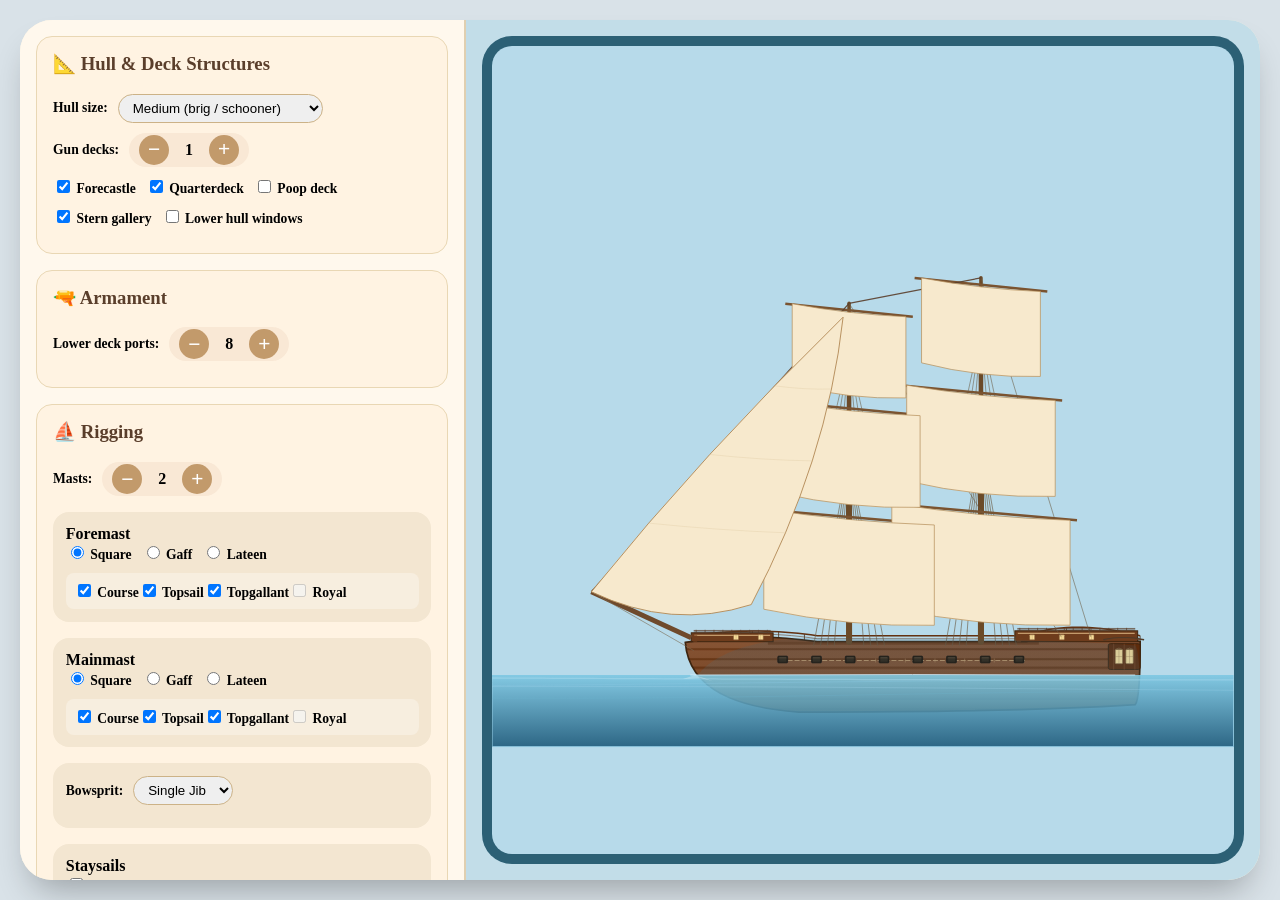
==== index.html @ 482a8c27 "Rename ship.html to index.html" ====
<!DOCTYPE html>
<html lang="en">
<head>
<meta charset="UTF-8">
<meta name="viewport" content="width=device-width, initial-scale=1.0, user-scalable=no">
<title>⚓ Shipwright – Segmented Masts + Scalable Square-Rig Height</title>
<link rel="stylesheet" href="ship.css">
</head>
<body>

<div class="shipbuilder">

    <div class="controls-panel">

        <div class="control-group">
            <h3>📐 Hull & Deck Structures</h3>

            <div class="row">
                <label>Hull size:</label>
                <select id="hullSize">
                    <option value="small">Small (cutter / sloop)</option>
                    <option value="medium" selected>Medium (brig / schooner)</option>
                    <option value="large">Large (frigate)</option>
                    <option value="veryLarge">Very Large (ship of the line)</option>
                </select>
            </div>

            <div class="row">
                <label>Gun decks:</label>
                <div id="gunDecksStepper"></div>
            </div>

            <div class="row">
                <label><input type="checkbox" id="forecastleCheck" checked> Forecastle</label>
                <label><input type="checkbox" id="quarterdeckCheck" checked> Quarterdeck</label>
                <label><input type="checkbox" id="poopDeckCheck"> Poop deck</label>
            </div>

            <div class="row">
                <label><input type="checkbox" id="sternGalleryCheck" checked> Stern gallery</label>
                <label><input type="checkbox" id="hullWindowsCheck"> Lower hull windows</label>
            </div>
        </div>

        <div class="control-group">
            <h3>🔫 Armament</h3>
            <div id="gunPortsPanel"></div>
        </div>

        <div class="control-group">
            <h3>⛵ Rigging</h3>

            <div class="row">
                <label>Masts:</label>
                <div id="mastCountStepper"></div>
            </div>

            <div id="mastRiggingContainer"></div>

            <div class="mast-detail-card">
                <div class="row">
                    <label>Bowsprit:</label>
                    <select id="bowspritType">
                        <option value="jib">Single Jib</option>
                        <option value="twoJibs">Two Jibs</option>
                        <option value="squareSpritsail">Spritsail</option>
                        <option value="none">None</option>
                    </select>
                </div>
            </div>

            <!-- Staysails (live) -->
            <div id="staysailsPanel" class="mast-detail-card">
                <!-- dynamically filled by ship-ui.js -->
            </div>
        </div>

        <div class="control-group">
            <h3>🎨 Colors</h3>

            <div class="row">
                <label>Hull</label>
                <input type="color" id="hullColor" value="#7C4A2A">
                <label>Sails</label>
                <input type="color" id="sailColor" value="#F7E9CD">
                <label>Decks</label>
                <input type="color" id="deckColor" value="#C29A6B">
                <label>Gun ports</label>
                <input type="color" id="gunPortColor" value="#3E2C1A">
            </div>
        </div>

        <div class="control-group" id="flagsGroup">
            <h3>🏴 Flags</h3>
            <div id="flagsPanel">
                <!-- dynamically filled by ship-ui.js -->
            </div>
        </div>
    </div>

    <div class="ship-canvas-area">
        <div class="svg-wrapper">
            <svg id="shipSvg" viewBox="0 0 1500 1200"></svg>
        </div>
    </div>
</div>

<script src="ship-config.js"></script>
<script src="ship-geometry.js"></script>
<script src="ship-render.js"></script>
<script src="ship-ui.js"></script>
</body>
</html>
---- ship.css ----
* { box-sizing: border-box; }

body {
    font-family: 'Segoe UI', 'Roboto', 'Georgia', serif;
    background: #d9e2e8;
    margin: 0;
    padding: 20px;
    height: 100vh;
    overflow: hidden;
}

.shipbuilder {
    display: flex;
    height: calc(100vh - 40px);
    background: #fdf4e0;
    border-radius: 2rem;
    overflow: hidden;
    box-shadow: 0 20px 35px -12px rgba(0,0,0,0.3);
}

.controls-panel {
    width: 36%;
    background: #fff8ed;
    border-right: 2px solid #e0cfb0;
    overflow-y: auto;
    padding: 1rem;
    display: flex;
    flex-direction: column;
    gap: 1rem;
}

.stepper {
    display: inline-flex;
    align-items: center;
    gap: 8px;
    background: #f9e8d5;
    border-radius: 30px;
    padding: 2px 10px;
}
.stepper-btn {
    background: #c29a6b;
    border: none;
    color: white;
    font-size: 1.3rem;
    width: 30px;
    height: 30px;
    border-radius: 50%;
    cursor: pointer;
    line-height: 1;
}
.stepper-value {
    font-weight: bold;
    min-width: 24px;
    text-align: center;
}
.disabled-group {
    opacity: 0.5;
    pointer-events: none;
}
.badge {
    font-size: 0.7rem;
    background: #b0a58e;
    color: white;
    padding: 2px 8px;
    border-radius: 20px;
    vertical-align: middle;
}

.control-group {
    background: #fff3e2;
    border-radius: 1rem;
    padding: 1rem;
    border: 1px solid #e9d7b4;
}

.control-group h3 {
    margin-top: 0;
    color: #5a3e2b;
}

.row {
    display: flex;
    flex-wrap: wrap;
    gap: 10px;
    align-items: center;
    margin-bottom: 10px;
}

label {
    font-size: 0.85rem;
    font-weight: 600;
}

input[type="number"],
select {
    border-radius: 30px;
    padding: 5px 10px;
    border: 1px solid #ccb287;
}

input[type="color"] {
    width: 45px;
    height: 35px;
    border-radius: 20px;
    border: none;
}

.mast-detail-card {
    background: #f3e6d1;
    padding: 0.8rem;
    border-radius: 1rem;
    margin-top: 1rem;
}

.rig-type-selector {
    display: flex;
    gap: 10px;
    flex-wrap: wrap;
    margin-bottom: 10px;
}

/* ---- Added styles for dynamic mast panels ---- */
.squarePanel,
.gaffPanel {
    margin-top: 0.5rem;
    padding: 0.5rem;
    background: rgba(255, 255, 255, 0.3);
    border-radius: 0.5rem;
}

.ship-canvas-area {
    width: 64%;
    background: #c2dde8;
    padding: 1rem;
    display: flex;
    align-items: center;
    justify-content: center;
}

.svg-wrapper {
    width: 100%;
    height: 100%;
    background: #2c6075;
    border-radius: 30px;
    padding: 10px;
}

svg {
    width: 100%;
    height: 100%;
    background: #b7daea;
    border-radius: 20px;
}

@media (max-width:900px) {
    body {
        overflow: auto;
        height: auto;
    }
    .shipbuilder {
        flex-direction: column;
        height: auto;
    }
    .controls-panel,
    .ship-canvas-area {
        width: 100%;
    }
    .ship-canvas-area {
        min-height: 500px;
    }
}
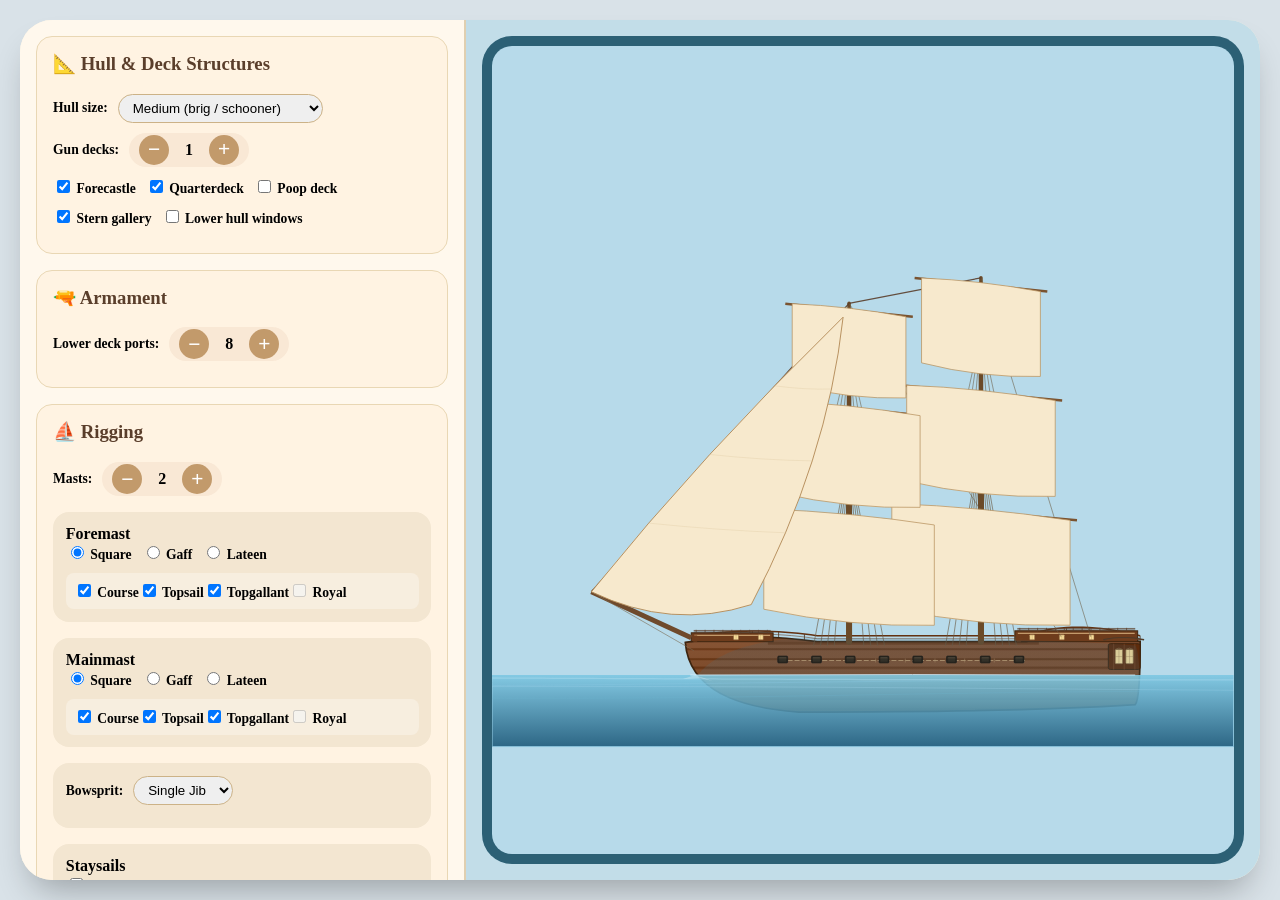
==== commit d01a7def: "working stripe on gaff" ====
--- a/index.html
+++ b/index.html
@@ -88,6 +88,18 @@
                 <label>Gun ports</label>
                 <input type="color" id="gunPortColor" value="#3E2C1A">
             </div>
+
+            <div class="row">
+                <label>Sail pattern:</label>
+                <select id="sailPattern">
+                    <option value="solid">Solid</option>
+                    <option value="stripes">Vertical Stripes</option>
+                </select>
+            </div>
+            <div class="row" id="stripeColorRow" style="display:none;">
+                <label>Stripe:</label>
+                <input type="color" id="stripeColor" value="#B22222">
+            </div>
         </div>
 
         <div class="control-group" id="flagsGroup">
@@ -110,4 +122,4 @@
 <script src="ship-render.js"></script>
 <script src="ship-ui.js"></script>
 </body>
-</html>
+</html>
